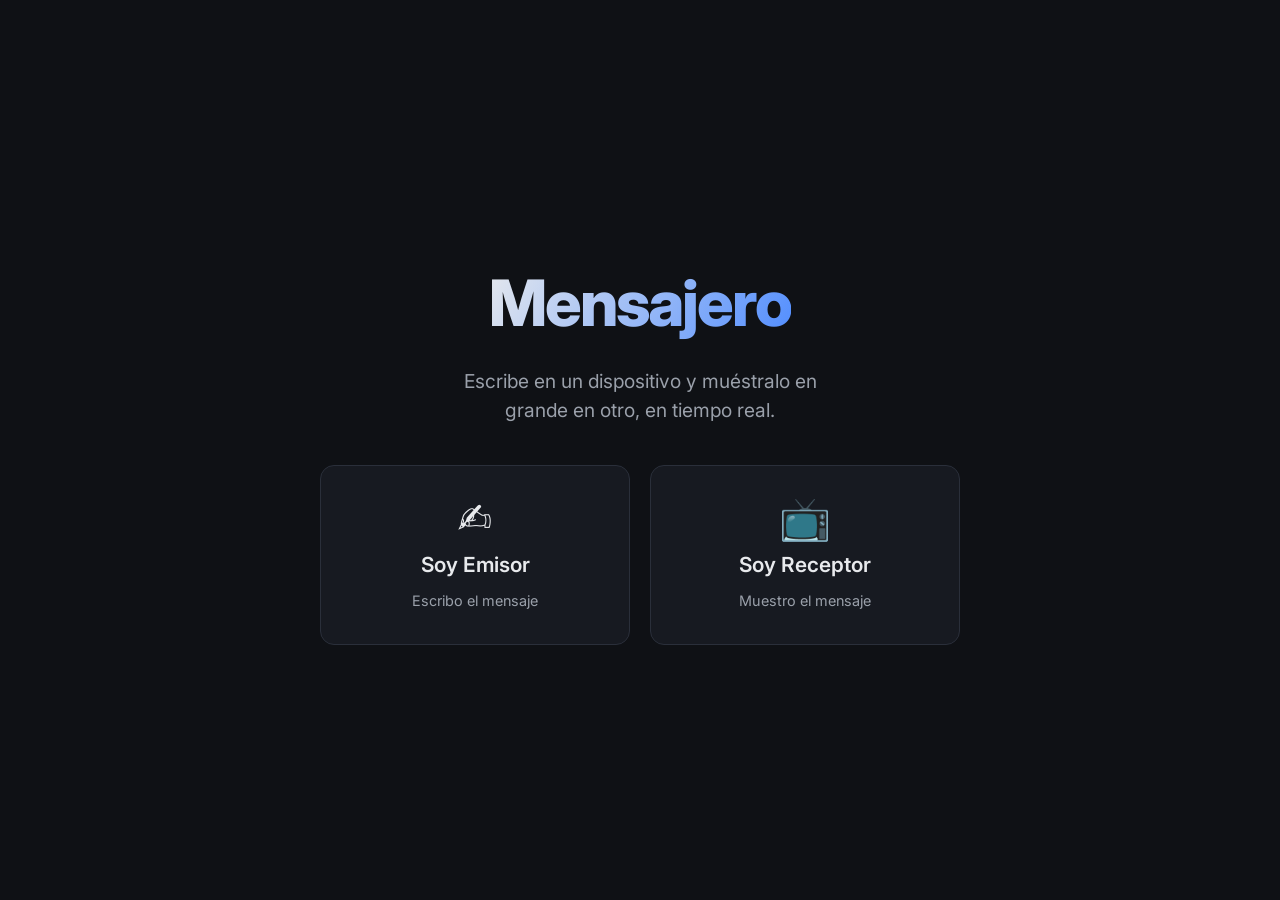
==== index.html @ 9a3006ec "feat: app Mensajero - emisor/receptor en tiempo real con Firebase" ====
<!DOCTYPE html>
<html lang="es">
  <head>
    <meta charset="UTF-8" />
    <meta name="viewport" content="width=device-width, initial-scale=1.0" />
    <title>Mensajero</title>

    <!-- Tipografía Inter desde Google Fonts (CDN) -->
    <link rel="preconnect" href="https://fonts.googleapis.com" />
    <link rel="preconnect" href="https://fonts.gstatic.com" crossorigin />
    <link
      href="https://fonts.googleapis.com/css2?family=Inter:wght@400;600;700;800&display=swap"
      rel="stylesheet"
    />

    <link rel="stylesheet" href="style.css" />
  </head>
  <body>
    <main class="inicio">
      <h1 class="inicio__titulo">Mensajero</h1>
      <p class="inicio__subtitulo">
        Escribe en un dispositivo y muéstralo en grande en otro, en tiempo real.
      </p>

      <div class="inicio__botones">
        <!-- Botón / tarjeta: Emisor -->
        <a class="tarjeta-rol" href="emisor.html">
          <span class="tarjeta-rol__icono">✍️</span>
          <span>Soy Emisor</span>
          <span class="tarjeta-rol__desc">Escribo el mensaje</span>
        </a>

        <!-- Botón / tarjeta: Receptor -->
        <a class="tarjeta-rol" href="receptor.html">
          <span class="tarjeta-rol__icono">📺</span>
          <span>Soy Receptor</span>
          <span class="tarjeta-rol__desc">Muestro el mensaje</span>
        </a>
      </div>
    </main>
  </body>
</html>
---- style.css ----
/* ==========================================================================
   Mensajero — estilos compartidos
   Diseño minimalista y moderno, responsive (celular y laptop).
   ========================================================================== */

/* -------- Variables de tema -------- */
:root {
  --bg: #0f1115;
  --bg-panel: #171a21;
  --bg-elev: #1f232c;
  --texto: #e8eaed;
  --texto-suave: #9aa0aa;
  --acento: #4f8cff;
  --acento-hover: #3d78e8;
  --borde: #2a2f3a;
  --ok: #35c15f;
  --error: #ff5c5c;
  --radio: 14px;
  --fuente: "Inter", system-ui, -apple-system, "Segoe UI", Roboto, Helvetica,
    Arial, sans-serif;
}

/* -------- Reset básico -------- */
* {
  box-sizing: border-box;
  margin: 0;
  padding: 0;
}

html,
body {
  height: 100%;
}

body {
  font-family: var(--fuente);
  background: var(--bg);
  color: var(--texto);
  -webkit-font-smoothing: antialiased;
  text-rendering: optimizeLegibility;
  line-height: 1.5;
}

/* ==========================================================================
   Página de bienvenida (index.html)
   ========================================================================== */
.inicio {
  min-height: 100dvh;
  display: flex;
  flex-direction: column;
  align-items: center;
  justify-content: center;
  gap: 2.5rem;
  padding: 1.5rem;
  text-align: center;
}

.inicio__titulo {
  font-size: clamp(2.5rem, 8vw, 4rem);
  font-weight: 800;
  letter-spacing: -0.03em;
  background: linear-gradient(120deg, var(--texto), var(--acento));
  -webkit-background-clip: text;
  background-clip: text;
  color: transparent;
}

.inicio__subtitulo {
  color: var(--texto-suave);
  font-size: clamp(1rem, 3vw, 1.2rem);
  max-width: 34ch;
  margin-top: -1.5rem;
}

.inicio__botones {
  display: flex;
  flex-wrap: wrap;
  gap: 1.25rem;
  justify-content: center;
  width: 100%;
  max-width: 640px;
}

/* Botón grande tipo tarjeta para elegir rol */
.tarjeta-rol {
  flex: 1 1 220px;
  display: flex;
  flex-direction: column;
  align-items: center;
  gap: 0.6rem;
  padding: 2rem 1.5rem;
  background: var(--bg-panel);
  border: 1px solid var(--borde);
  border-radius: var(--radio);
  color: var(--texto);
  text-decoration: none;
  font-size: 1.3rem;
  font-weight: 600;
  transition: transform 0.15s ease, border-color 0.15s ease,
    background 0.15s ease;
}

.tarjeta-rol:hover {
  transform: translateY(-4px);
  border-color: var(--acento);
  background: var(--bg-elev);
}

.tarjeta-rol__icono {
  font-size: 2.6rem;
  line-height: 1;
}

.tarjeta-rol__desc {
  font-size: 0.9rem;
  font-weight: 400;
  color: var(--texto-suave);
}

/* ==========================================================================
   Barra superior (emisor)
   ========================================================================== */
.barra {
  display: flex;
  align-items: center;
  justify-content: space-between;
  gap: 1rem;
  padding: 1rem 1.25rem;
  border-bottom: 1px solid var(--borde);
  background: var(--bg-panel);
}

.barra__titulo {
  display: flex;
  align-items: center;
  gap: 0.6rem;
  font-size: 1.1rem;
  font-weight: 700;
}

.barra__volver {
  color: var(--texto-suave);
  text-decoration: none;
  font-size: 1.4rem;
  line-height: 1;
}
.barra__volver:hover {
  color: var(--texto);
}

/* -------- Indicador de conexión -------- */
.estado {
  display: inline-flex;
  align-items: center;
  gap: 0.45rem;
  font-size: 0.8rem;
  color: var(--texto-suave);
  padding: 0.35rem 0.7rem;
  border: 1px solid var(--borde);
  border-radius: 999px;
  white-space: nowrap;
}

.estado__punto {
  width: 9px;
  height: 9px;
  border-radius: 50%;
  background: var(--texto-suave);
  transition: background 0.2s ease;
}

.estado.conectado .estado__punto {
  background: var(--ok);
  box-shadow: 0 0 0 3px rgba(53, 193, 95, 0.2);
}

.estado.desconectado .estado__punto {
  background: var(--error);
  box-shadow: 0 0 0 3px rgba(255, 92, 92, 0.2);
}

/* ==========================================================================
   Página Emisor (emisor.html)
   ========================================================================== */
.emisor {
  display: flex;
  flex-direction: column;
  min-height: 100dvh;
}

.emisor__cuerpo {
  flex: 1;
  display: flex;
  flex-direction: column;
  gap: 1rem;
  padding: 1.25rem;
  max-width: 800px;
  width: 100%;
  margin: 0 auto;
}

.emisor__textarea {
  flex: 1;
  min-height: 45vh;
  width: 100%;
  resize: vertical;
  padding: 1.25rem;
  font-family: inherit;
  font-size: clamp(1.1rem, 4vw, 1.6rem);
  line-height: 1.4;
  color: var(--texto);
  background: var(--bg-panel);
  border: 1px solid var(--borde);
  border-radius: var(--radio);
  outline: none;
  transition: border-color 0.15s ease;
}

.emisor__textarea:focus {
  border-color: var(--acento);
}

.emisor__textarea::placeholder {
  color: var(--texto-suave);
}

.emisor__pie {
  display: flex;
  align-items: center;
  justify-content: space-between;
  gap: 1rem;
  flex-wrap: wrap;
}

.contador {
  font-size: 0.85rem;
  color: var(--texto-suave);
}

/* -------- Botones -------- */
.boton {
  font-family: inherit;
  font-size: 1rem;
  font-weight: 600;
  padding: 0.75rem 1.5rem;
  border: 1px solid var(--borde);
  border-radius: 10px;
  background: var(--bg-elev);
  color: var(--texto);
  cursor: pointer;
  transition: background 0.15s ease, border-color 0.15s ease,
    transform 0.1s ease;
}
.boton:hover {
  border-color: var(--acento);
}
.boton:active {
  transform: scale(0.97);
}

.boton--peligro:hover {
  border-color: var(--error);
  color: var(--error);
}

/* ==========================================================================
   Página Receptor (receptor.html)
   ========================================================================== */
.receptor {
  position: fixed;
  inset: 0;
  display: flex;
  align-items: center;
  justify-content: center;
  padding: 4vmin;
  background: #000;
  color: #fff;
  text-align: center;
  cursor: default;
  overflow: hidden;
}

.receptor__texto {
  width: 100%;
  max-width: 95vw;
  /* El tamaño base lo ajusta el JS; clamp() sirve de respaldo. */
  font-size: clamp(2rem, 12vw, 16rem);
  font-weight: 700;
  line-height: 1.1;
  letter-spacing: -0.02em;
  word-break: break-word;
  overflow-wrap: break-word;
  white-space: pre-wrap;
  transition: font-size 0.15s ease;
}

/* Estado de espera (sin mensaje) */
.receptor__texto.esperando {
  font-size: clamp(1rem, 4vw, 2rem) !important;
  font-weight: 400;
  color: #5a5a5a;
  letter-spacing: 0;
}

/* Botón discreto de pantalla completa en el receptor */
.receptor__fs {
  position: fixed;
  bottom: 1rem;
  right: 1rem;
  background: rgba(255, 255, 255, 0.06);
  border: 1px solid rgba(255, 255, 255, 0.12);
  color: rgba(255, 255, 255, 0.6);
  font-size: 0.8rem;
  padding: 0.5rem 0.9rem;
  border-radius: 8px;
  cursor: pointer;
  opacity: 0.4;
  transition: opacity 0.2s ease;
}
.receptor__fs:hover {
  opacity: 1;
}
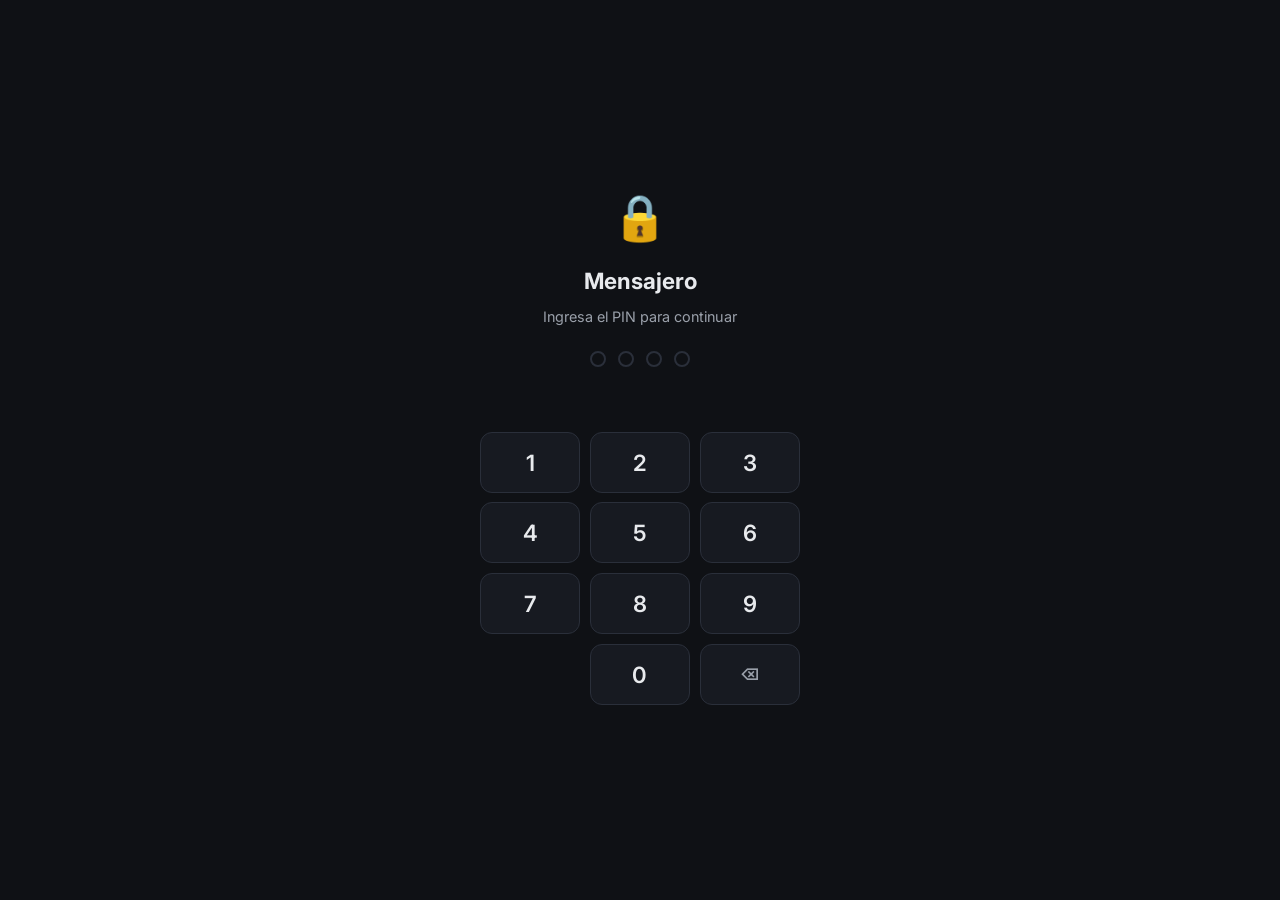
==== commit 004c2948: "feat: PIN de acceso, auth por sesión y sanitización de entrada" ====
--- a/index.html
+++ b/index.html
@@ -5,32 +5,64 @@
     <meta name="viewport" content="width=device-width, initial-scale=1.0" />
     <title>Mensajero</title>
 
-    <!-- Tipografía Inter desde Google Fonts (CDN) -->
     <link rel="preconnect" href="https://fonts.googleapis.com" />
     <link rel="preconnect" href="https://fonts.gstatic.com" crossorigin />
     <link
       href="https://fonts.googleapis.com/css2?family=Inter:wght@400;600;700;800&display=swap"
       rel="stylesheet"
     />
-
     <link rel="stylesheet" href="style.css" />
   </head>
   <body>
-    <main class="inicio">
+    <!-- ==================== Overlay de PIN ==================== -->
+    <div id="pinOverlay" class="pin-overlay">
+      <div class="pin-caja">
+        <span class="pin-caja__icono">🔒</span>
+        <h1 class="pin-caja__titulo">Mensajero</h1>
+        <p class="pin-caja__subtitulo">Ingresa el PIN para continuar</p>
+
+        <!-- Indicador visual de dígitos -->
+        <div id="pinPuntos" class="pin-puntos">
+          <span class="pin-punto"></span>
+          <span class="pin-punto"></span>
+          <span class="pin-punto"></span>
+          <span class="pin-punto"></span>
+        </div>
+
+        <p id="pinError" class="pin-error"></p>
+
+        <!-- Teclado numérico -->
+        <div class="pin-teclado">
+          <button class="pin-tecla" data-n="1">1</button>
+          <button class="pin-tecla" data-n="2">2</button>
+          <button class="pin-tecla" data-n="3">3</button>
+          <button class="pin-tecla" data-n="4">4</button>
+          <button class="pin-tecla" data-n="5">5</button>
+          <button class="pin-tecla" data-n="6">6</button>
+          <button class="pin-tecla" data-n="7">7</button>
+          <button class="pin-tecla" data-n="8">8</button>
+          <button class="pin-tecla" data-n="9">9</button>
+          <span></span><!-- celda vacía para centrar el 0 -->
+          <button class="pin-tecla" data-n="0">0</button>
+          <button class="pin-tecla pin-tecla--borrar" id="pinBorrar">⌫</button>
+        </div>
+      </div>
+    </div>
+
+    <!-- ==================== Contenido principal (oculto hasta PIN correcto) ==================== -->
+    <main id="contenidoPrincipal" class="inicio" style="display:none">
       <h1 class="inicio__titulo">Mensajero</h1>
       <p class="inicio__subtitulo">
         Escribe en un dispositivo y muéstralo en grande en otro, en tiempo real.
       </p>
 
       <div class="inicio__botones">
-        <!-- Botón / tarjeta: Emisor -->
         <a class="tarjeta-rol" href="emisor.html">
           <span class="tarjeta-rol__icono">✍️</span>
           <span>Soy Emisor</span>
           <span class="tarjeta-rol__desc">Escribo el mensaje</span>
         </a>
 
-        <!-- Botón / tarjeta: Receptor -->
         <a class="tarjeta-rol" href="receptor.html">
           <span class="tarjeta-rol__icono">📺</span>
           <span>Soy Receptor</span>
@@ -38,5 +70,100 @@
         </a>
       </div>
     </main>
+
+    <script>
+      // -----------------------------------------------------------------------
+      //  PIN de acceso
+      //  Se guarda en sessionStorage para que no pida el PIN en cada página
+      //  dentro de la misma sesión del navegador, pero sí al abrir una
+      //  nueva pestaña/ventana.
+      //
+      //  Nota de seguridad: en una app 100% estática el PIN vive en el código
+      //  fuente y cualquiera que inspeccione el JS lo puede ver. Esta barrera
+      //  detiene el acceso casual, no a alguien determinado a saltársela.
+      // -----------------------------------------------------------------------
+
+      // Hash SHA-256 del PIN "6927" generado offline.
+      // Para cambiarlo: SHA-256("nuevo_pin") y reemplaza este valor.
+      const PIN_HASH = "e04b14da018be71fa605fa5c8b38a8db00836c4bd09bcedb225ce071b36f98f3";
+
+      // Función de hash SHA-256 usando la Web Crypto API nativa (sin librerías).
+      async function sha256(texto) {
+        const datos = new TextEncoder().encode(texto);
+        const buffer = await crypto.subtle.digest("SHA-256", datos);
+        return Array.from(new Uint8Array(buffer))
+          .map((b) => b.toString(16).padStart(2, "0"))
+          .join("");
+      }
+
+      const overlay   = document.getElementById("pinOverlay");
+      const contenido = document.getElementById("contenidoPrincipal");
+      const puntos    = document.querySelectorAll(".pin-punto");
+      const errorEl   = document.getElementById("pinError");
+      const borrarBtn = document.getElementById("pinBorrar");
+
+      let entrada = "";
+      const LONGITUD = 4;
+
+      // Si ya autenticó en esta sesión, mostramos directamente el contenido.
+      if (sessionStorage.getItem("msg_auth") === "1") {
+        overlay.style.display = "none";
+        contenido.style.display = "";
+      }
+
+      function actualizarPuntos() {
+        puntos.forEach((p, i) => {
+          p.classList.toggle("activo", i < entrada.length);
+        });
+      }
+
+      async function verificarPin() {
+        const hash = await sha256(entrada);
+        if (hash === PIN_HASH) {
+          sessionStorage.setItem("msg_auth", "1");
+          overlay.style.display = "none";
+          contenido.style.display = "";
+        } else {
+          // Sacudimos los puntos y mostramos error.
+          const puntosEl = document.getElementById("pinPuntos");
+          puntosEl.classList.add("shake");
+          setTimeout(() => puntosEl.classList.remove("shake"), 450);
+          errorEl.textContent = "PIN incorrecto. Intenta de nuevo.";
+          entrada = "";
+          actualizarPuntos();
+        }
+      }
+
+      function agregarDigito(d) {
+        if (entrada.length >= LONGITUD) return;
+        errorEl.textContent = "";
+        entrada += d;
+        actualizarPuntos();
+        if (entrada.length === LONGITUD) verificarPin();
+      }
+
+      // Teclado virtual
+      document.querySelectorAll(".pin-tecla[data-n]").forEach((btn) => {
+        btn.addEventListener("click", () => agregarDigito(btn.dataset.n));
+      });
+
+      // Borrar último dígito
+      borrarBtn.addEventListener("click", () => {
+        entrada = entrada.slice(0, -1);
+        errorEl.textContent = "";
+        actualizarPuntos();
+      });
+
+      // Teclado físico (para comodidad en desktop)
+      document.addEventListener("keydown", (e) => {
+        if (overlay.style.display === "none") return;
+        if (/^[0-9]$/.test(e.key)) agregarDigito(e.key);
+        if (e.key === "Backspace") {
+          entrada = entrada.slice(0, -1);
+          errorEl.textContent = "";
+          actualizarPuntos();
+        }
+      });
+    </script>
   </body>
 </html>
--- a/style.css
+++ b/style.css
@@ -42,6 +42,125 @@
 }
 
 /* ==========================================================================
+   Overlay de PIN (index.html, emisor.html, receptor.html)
+   ========================================================================== */
+.pin-overlay {
+  position: fixed;
+  inset: 0;
+  z-index: 999;
+  background: var(--bg);
+  display: flex;
+  align-items: center;
+  justify-content: center;
+  padding: 1.5rem;
+}
+
+.pin-caja {
+  display: flex;
+  flex-direction: column;
+  align-items: center;
+  gap: 1.5rem;
+  text-align: center;
+  max-width: 320px;
+  width: 100%;
+}
+
+.pin-caja__icono {
+  font-size: 2.8rem;
+  line-height: 1;
+}
+
+.pin-caja__titulo {
+  font-size: 1.4rem;
+  font-weight: 700;
+  color: var(--texto);
+}
+
+.pin-caja__subtitulo {
+  font-size: 0.9rem;
+  color: var(--texto-suave);
+  margin-top: -1rem;
+}
+
+/* Puntitos que representan los dígitos ingresados */
+.pin-puntos {
+  display: flex;
+  gap: 0.75rem;
+  justify-content: center;
+}
+
+.pin-punto {
+  width: 16px;
+  height: 16px;
+  border-radius: 50%;
+  border: 2px solid var(--borde);
+  background: transparent;
+  transition: background 0.15s ease, border-color 0.15s ease;
+}
+
+.pin-punto.activo {
+  background: var(--acento);
+  border-color: var(--acento);
+}
+
+/* Teclado numérico */
+.pin-teclado {
+  display: grid;
+  grid-template-columns: repeat(3, 1fr);
+  gap: 0.6rem;
+  width: 100%;
+}
+
+.pin-tecla {
+  font-family: inherit;
+  font-size: 1.4rem;
+  font-weight: 600;
+  padding: 1rem;
+  background: var(--bg-panel);
+  border: 1px solid var(--borde);
+  border-radius: 12px;
+  color: var(--texto);
+  cursor: pointer;
+  transition: background 0.12s ease, transform 0.08s ease;
+  user-select: none;
+}
+
+.pin-tecla:hover {
+  background: var(--bg-elev);
+}
+
+.pin-tecla:active {
+  transform: scale(0.93);
+  background: var(--bg-elev);
+}
+
+.pin-tecla--borrar {
+  font-size: 1rem;
+  color: var(--texto-suave);
+}
+
+/* Mensaje de error */
+.pin-error {
+  font-size: 0.85rem;
+  color: var(--error);
+  min-height: 1.2em;
+  transition: opacity 0.2s ease;
+}
+
+/* Animación de shake cuando el PIN es incorrecto */
+@keyframes shake {
+  0%, 100% { transform: translateX(0); }
+  20%       { transform: translateX(-8px); }
+  40%       { transform: translateX(8px); }
+  60%       { transform: translateX(-5px); }
+  80%       { transform: translateX(5px); }
+}
+
+.pin-puntos.shake {
+  animation: shake 0.4s ease;
+}
+
+/* ==========================================================================
    Página de bienvenida (index.html)
    ========================================================================== */
 .inicio {
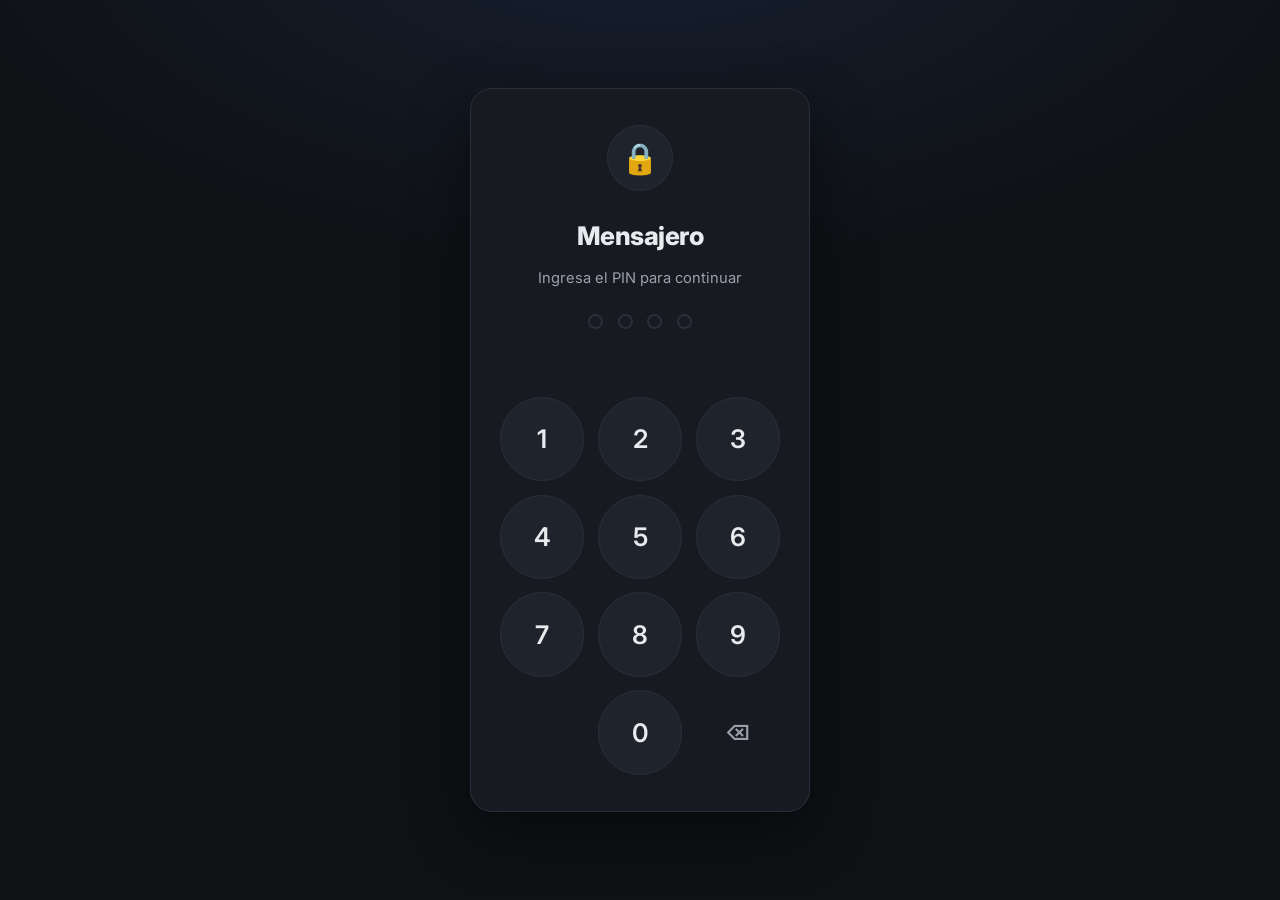
==== commit bd075478: "fix: texto del receptor ahora se agranda correctamente" ====
--- a/index.html
+++ b/index.html
@@ -51,6 +51,11 @@
 
     <!-- ==================== Contenido principal (oculto hasta PIN correcto) ==================== -->
     <main id="contenidoPrincipal" class="inicio" style="display:none">
+      <!-- Botón para cerrar sesión y volver a la pantalla del PIN -->
+      <button id="btnLogout" class="inicio__logout" type="button">
+        🔒 Cerrar sesión
+      </button>
+
       <h1 class="inicio__titulo">Mensajero</h1>
       <p class="inicio__subtitulo">
         Escribe en un dispositivo y muéstralo en grande en otro, en tiempo real.
@@ -164,6 +169,18 @@
           actualizarPuntos();
         }
       });
+
+      // -----------------------------------------------------------------------
+      //  Cerrar sesión: borra la marca de autenticación y vuelve a pedir el PIN.
+      // -----------------------------------------------------------------------
+      document.getElementById("btnLogout").addEventListener("click", () => {
+        sessionStorage.removeItem("msg_auth");
+        entrada = "";
+        actualizarPuntos();
+        errorEl.textContent = "";
+        contenido.style.display = "none";
+        overlay.style.display = "";
+      });
     </script>
   </body>
 </html>
--- a/style.css
+++ b/style.css
@@ -48,95 +48,132 @@
   position: fixed;
   inset: 0;
   z-index: 999;
-  background: var(--bg);
-  display: flex;
-  align-items: center;
-  justify-content: center;
-  padding: 1.5rem;
+  background: radial-gradient(
+      1200px 600px at 50% -10%,
+      rgba(79, 140, 255, 0.12),
+      transparent 60%
+    ),
+    var(--bg);
+  display: flex;
+  align-items: center;
+  justify-content: center;
+  padding: env(safe-area-inset-top, 0) 1.25rem env(safe-area-inset-bottom, 0);
+  overflow: auto;
 }
 
 .pin-caja {
   display: flex;
   flex-direction: column;
   align-items: center;
-  gap: 1.5rem;
+  gap: 1.6rem;
   text-align: center;
-  max-width: 320px;
   width: 100%;
+  max-width: 340px;
+  padding: 2.25rem 1.75rem;
+  background: var(--bg-panel);
+  border: 1px solid var(--borde);
+  border-radius: 22px;
+  box-shadow: 0 20px 60px rgba(0, 0, 0, 0.45);
 }
 
 .pin-caja__icono {
-  font-size: 2.8rem;
+  display: flex;
+  align-items: center;
+  justify-content: center;
+  width: 66px;
+  height: 66px;
+  font-size: 1.9rem;
   line-height: 1;
+  background: var(--bg-elev);
+  border: 1px solid var(--borde);
+  border-radius: 50%;
 }
 
 .pin-caja__titulo {
-  font-size: 1.4rem;
-  font-weight: 700;
-  color: var(--texto);
+  font-size: 1.6rem;
+  font-weight: 800;
+  letter-spacing: -0.02em;
+  color: var(--texto);
+  margin-bottom: -0.9rem;
 }
 
 .pin-caja__subtitulo {
-  font-size: 0.9rem;
-  color: var(--texto-suave);
-  margin-top: -1rem;
+  font-size: 0.92rem;
+  color: var(--texto-suave);
 }
 
 /* Puntitos que representan los dígitos ingresados */
 .pin-puntos {
   display: flex;
-  gap: 0.75rem;
+  gap: 0.9rem;
   justify-content: center;
 }
 
 .pin-punto {
-  width: 16px;
-  height: 16px;
+  width: 15px;
+  height: 15px;
   border-radius: 50%;
   border: 2px solid var(--borde);
   background: transparent;
-  transition: background 0.15s ease, border-color 0.15s ease;
+  transition: background 0.15s ease, border-color 0.15s ease,
+    transform 0.15s ease;
 }
 
 .pin-punto.activo {
   background: var(--acento);
   border-color: var(--acento);
+  transform: scale(1.15);
+  box-shadow: 0 0 0 4px rgba(79, 140, 255, 0.18);
 }
 
 /* Teclado numérico */
 .pin-teclado {
   display: grid;
   grid-template-columns: repeat(3, 1fr);
-  gap: 0.6rem;
+  gap: 0.85rem;
   width: 100%;
+  max-width: 280px;
 }
 
 .pin-tecla {
+  aspect-ratio: 1 / 1;
+  display: flex;
+  align-items: center;
+  justify-content: center;
   font-family: inherit;
-  font-size: 1.4rem;
+  font-size: 1.6rem;
   font-weight: 600;
-  padding: 1rem;
-  background: var(--bg-panel);
-  border: 1px solid var(--borde);
-  border-radius: 12px;
+  background: var(--bg-elev);
+  border: 1px solid var(--borde);
+  border-radius: 50%;
   color: var(--texto);
   cursor: pointer;
-  transition: background 0.12s ease, transform 0.08s ease;
+  -webkit-tap-highlight-color: transparent;
+  transition: background 0.12s ease, transform 0.08s ease,
+    border-color 0.12s ease;
   user-select: none;
 }
 
 .pin-tecla:hover {
+  background: #262b36;
+  border-color: var(--acento);
+}
+
+.pin-tecla:active {
+  transform: scale(0.9);
+  background: var(--acento);
+  border-color: var(--acento);
+}
+
+.pin-tecla--borrar {
+  font-size: 1.3rem;
+  color: var(--texto-suave);
+  background: transparent;
+  border-color: transparent;
+}
+.pin-tecla--borrar:hover {
   background: var(--bg-elev);
-}
-
-.pin-tecla:active {
-  transform: scale(0.93);
-  background: var(--bg-elev);
-}
-
-.pin-tecla--borrar {
-  font-size: 1rem;
-  color: var(--texto-suave);
+  border-color: var(--borde);
 }
 
 /* Mensaje de error */
@@ -158,6 +195,31 @@
 
 .pin-puntos.shake {
   animation: shake 0.4s ease;
+}
+
+/* -------- Botón de cerrar sesión (en la página de elección) -------- */
+.inicio__logout {
+  position: fixed;
+  top: 1rem;
+  right: 1rem;
+  display: inline-flex;
+  align-items: center;
+  gap: 0.4rem;
+  font-family: inherit;
+  font-size: 0.85rem;
+  font-weight: 500;
+  color: var(--texto-suave);
+  background: var(--bg-panel);
+  border: 1px solid var(--borde);
+  border-radius: 999px;
+  padding: 0.5rem 0.95rem;
+  cursor: pointer;
+  transition: color 0.15s ease, border-color 0.15s ease, background 0.15s ease;
+}
+.inicio__logout:hover {
+  color: var(--texto);
+  border-color: var(--error);
+  background: var(--bg-elev);
 }
 
 /* ==========================================================================
@@ -400,8 +462,10 @@
 }
 
 .receptor__texto {
-  width: 100%;
-  max-width: 95vw;
+  /* inline-block: el elemento se ajusta al ancho real del texto, no al 100%.
+     Así el auto-ajuste por JS puede medir correctamente y agrandar la fuente. */
+  display: inline-block;
+  max-width: 94vw;
   /* El tamaño base lo ajusta el JS; clamp() sirve de respaldo. */
   font-size: clamp(2rem, 12vw, 16rem);
   font-weight: 700;
@@ -410,7 +474,7 @@
   word-break: break-word;
   overflow-wrap: break-word;
   white-space: pre-wrap;
-  transition: font-size 0.15s ease;
+  transition: font-size 0.1s ease;
 }
 
 /* Estado de espera (sin mensaje) */
